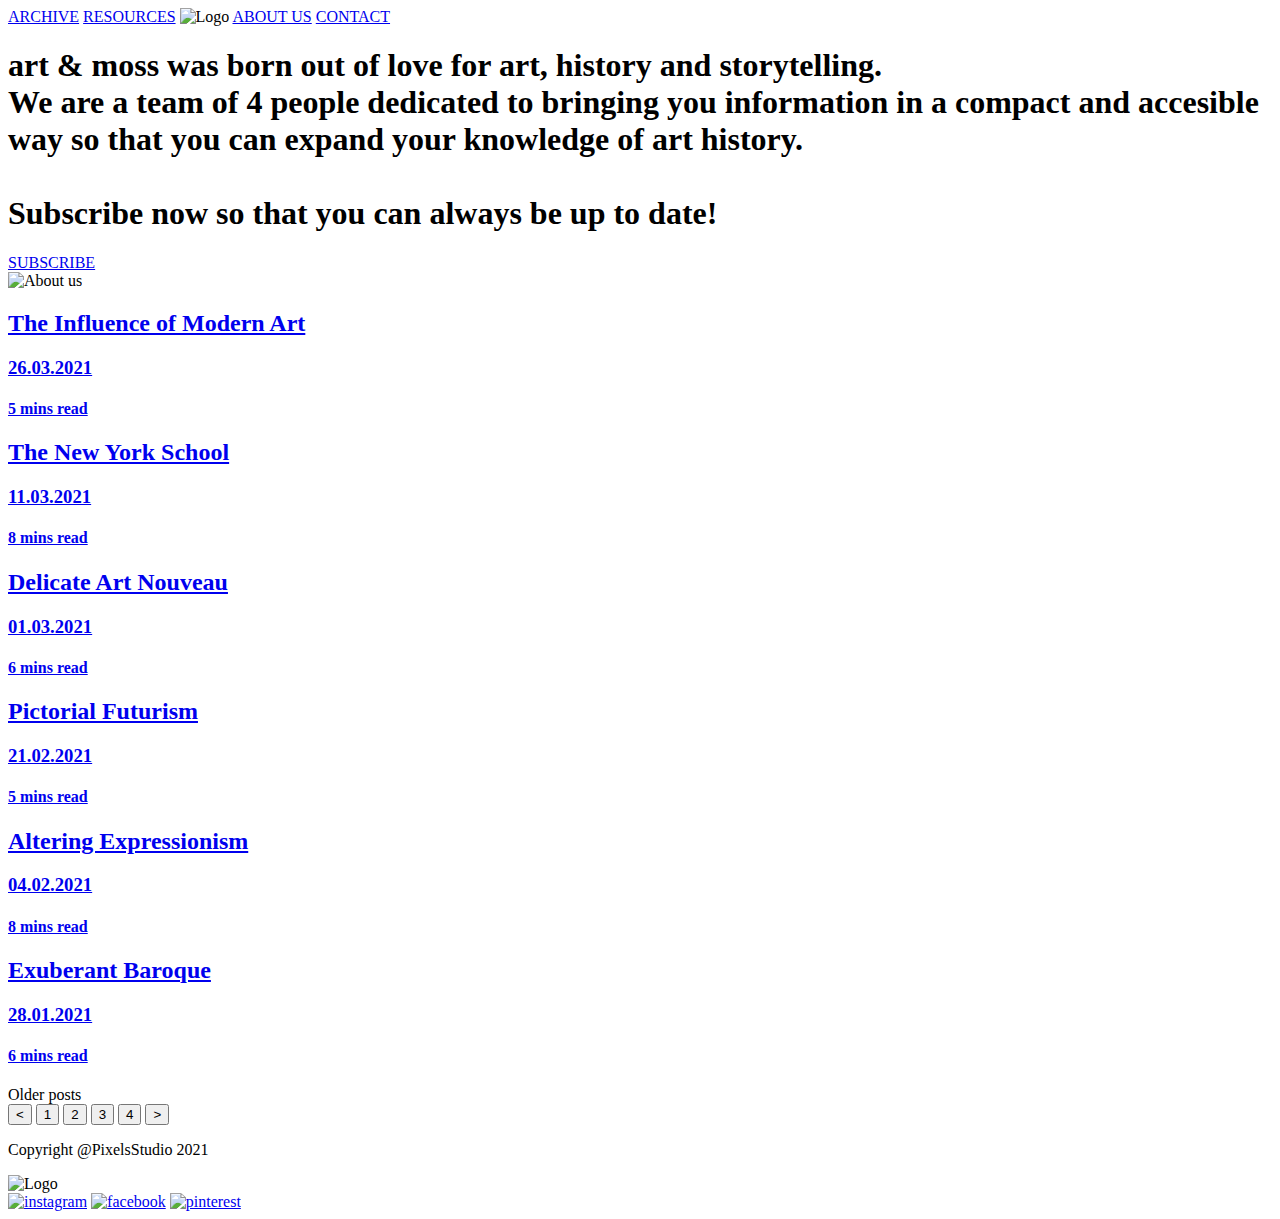
==== index.html @ 09f7e25d "Update index.html" ====
<!DOCTYPE html>
<html lang="en">
  <head>
    <meta charset="utf-8" />
    <title>art & moss</title>
    <meta name="description" content="Example" />
    <link rel="stylesheet" href="VanesaC.github.io/homepage-css/main.css">

  </head>

  <body>

    <div class="split-background"></div><!--Used to create a two color background-->

    <div class = "container">

      <nav class="header box">
        <a href="#" class="links-header">ARCHIVE</a>
        <a href="#"class="links-header">RESOURCES</a>
        <img src="resources/images/logo.png" alt="Logo"/>
        <a href="#"class="links-header">ABOUT US</a>
        <a href="#"class="links-header">CONTACT</a>
      </nav>

      <main class="content">

        <header class="intro">

          <div class="intro-text">
            <h1>art & moss was born out of love for art, history and storytelling.<br> We are a team of 4 people dedicated to bringing you information in a compact and accesible way
            so that you can expand your knowledge of art history. <br><br><span>Subscribe now so that you can always be up to date!</span> </h1>
            <a href="#" class="button">SUBSCRIBE</a>
          </div>

         <img src="resources/images/intro-pic.png" alt="About us"/>

       </header><!--closes intro-->

        <div class="blog-posts">

          <article class="post post-one"><!--      begin articles        -->
            <div class="left-line"></div>
            <a href="post-one.html" class="post-link">
              <div class="bg-title"><h2>The Influence of Modern Art</h2><h3>26.03.2021</h3><h4>5 mins read</h4></div>
            </a>
          </article>
          <article class="post post-two">
            <div class="left-line"></div>
            <a href="#" class="post-link">
            <div class="bg-title"><h2>The New York School</h2><h3>11.03.2021</h3><h4>8 mins read</h4></div>
            </a>
          </article>
          <article class="post post-three">
            <div class="left-line"></div>
            <a href="#" class="post-link">
            <div class="bg-title"><h2>Delicate Art Nouveau</h2><h3>01.03.2021</h3><h4>6 mins read</h4></div>
            </a>
          </article>
          <article class="post post-four">
            <div class="left-line"></div>
            <a href="#" class="post-link">
            <div class="bg-title"><h2>Pictorial Futurism</h2><h3>21.02.2021</h3><h4>5 mins read</h4></div>
            </a>
          </article>
          <article class="post post-five">
            <div class="left-line"></div>
            <a href="#" class="post-link">
            <div class="bg-title"><h2>Altering Expressionism</h2><h3>04.02.2021</h3><h4>8 mins read</h4></div>
            </a>
          </article>
          <article class="post post-six">
            <div class="left-line"></div>
            <a href="#" class="post-link">
            <div class="bg-title"><h2>Exuberant Baroque</h2><h3>28.01.2021</h3><h4>6 mins read</h4></div>
            </a>
          </article>

       </div><!-- closes blog posts-->

       <div class="old-posts">Older posts</div>

       <div class="previous">

         <button class="prev-posts"><</button>
         <button class="prev-posts">1</button>
         <button class="prev-posts">2</button>
         <button class="prev-posts">3</button>
         <button class="prev-posts">4</button>
         <button class="prev-posts">></button>

       </div><!-- closes previous-->

     </main><!-- closes content-->

     <footer class="footer">

       <nav class="footer-nav">
         <p>Copyright @PixelsStudio 2021</p>
         <img class="white-logo-footer" src="resources/images/logo_white.png" alt="Logo"/>
         <div class="social">
           <a href="#" class="social-link"><img class="social-footer" src="resources/images/instagram.png" alt="instagram"/></a>
           <a href="#" class="social-link"><img class="social-footer" src="resources/images/facebook.png" alt="facebook"/></a>
           <a href="#" class="social-link"><img class="social-footer" src="resources/images/pinterest.png" alt="pinterest"/></a>
         </div>
       </nav>

     </footer>

    </div><!--closes container-->





  </body>
</html>
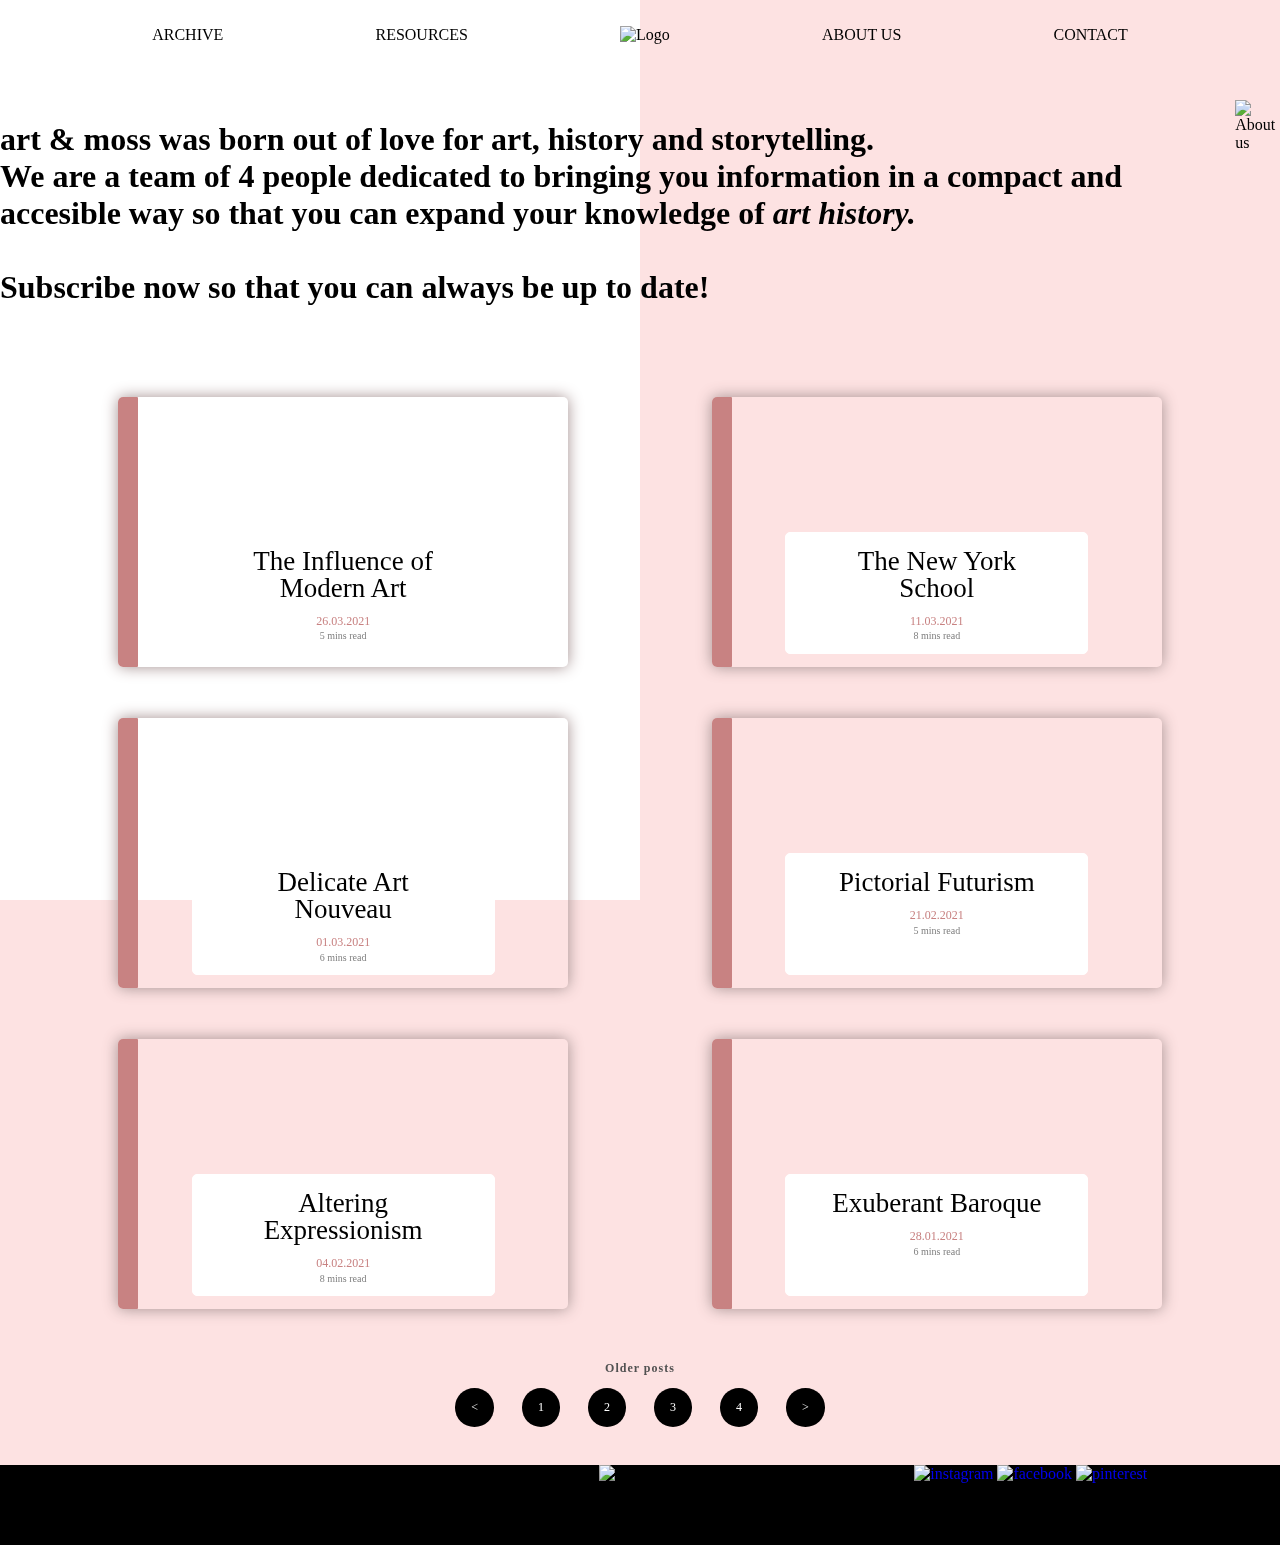
==== commit b92e44a4: "Updates after review" ====
--- a/index.html
+++ b/index.html
@@ -3,8 +3,8 @@
   <head>
     <meta charset="utf-8" />
     <title>art & moss</title>
-    <meta name="description" content="Example" />
-    <link rel="stylesheet" href="VanesaC.github.io/homepage-css/main.css">
+    <meta name="viewport" content="width=device-width, initial-scale=1.0">
+    <link rel="stylesheet" href="resources/homepage-css/main.css">
 
   </head>
 
@@ -27,8 +27,8 @@
         <header class="intro">
 
           <div class="intro-text">
-            <h1>art & moss was born out of love for art, history and storytelling.<br> We are a team of 4 people dedicated to bringing you information in a compact and accesible way
-            so that you can expand your knowledge of art history. <br><br><span>Subscribe now so that you can always be up to date!</span> </h1>
+            <h1>art & moss was born out of <b>love for art, history and storytelling.</b><br> We are a team of 4 people dedicated to bringing you information in a compact and accesible way
+            so that you can expand your knowledge of <em>art history.</em> <br><br><span>Subscribe now so that you can always be up to date!</span> </h1>
             <a href="#" class="button">SUBSCRIBE</a>
           </div>
 
@@ -36,46 +36,70 @@
 
        </header><!--closes intro-->
 
-        <div class="blog-posts">
-
-          <article class="post post-one"><!--      begin articles        -->
-            <div class="left-line"></div>
-            <a href="post-one.html" class="post-link">
-              <div class="bg-title"><h2>The Influence of Modern Art</h2><h3>26.03.2021</h3><h4>5 mins read</h4></div>
-            </a>
-          </article>
-          <article class="post post-two">
-            <div class="left-line"></div>
-            <a href="#" class="post-link">
-            <div class="bg-title"><h2>The New York School</h2><h3>11.03.2021</h3><h4>8 mins read</h4></div>
-            </a>
-          </article>
-          <article class="post post-three">
-            <div class="left-line"></div>
-            <a href="#" class="post-link">
-            <div class="bg-title"><h2>Delicate Art Nouveau</h2><h3>01.03.2021</h3><h4>6 mins read</h4></div>
-            </a>
-          </article>
-          <article class="post post-four">
-            <div class="left-line"></div>
-            <a href="#" class="post-link">
-            <div class="bg-title"><h2>Pictorial Futurism</h2><h3>21.02.2021</h3><h4>5 mins read</h4></div>
-            </a>
-          </article>
-          <article class="post post-five">
-            <div class="left-line"></div>
-            <a href="#" class="post-link">
-            <div class="bg-title"><h2>Altering Expressionism</h2><h3>04.02.2021</h3><h4>8 mins read</h4></div>
-            </a>
-          </article>
-          <article class="post post-six">
-            <div class="left-line"></div>
-            <a href="#" class="post-link">
-            <div class="bg-title"><h2>Exuberant Baroque</h2><h3>28.01.2021</h3><h4>6 mins read</h4></div>
-            </a>
-          </article>
-
-       </div><!-- closes blog posts-->
+       <div class="blog-posts">
+           <article class="post post-one">
+               <!--      begin articles        -->
+               <div class="left-line"></div>
+               <a href="post-one.html" class="post-link">
+                   <div class="bg-title">
+                       <h2>The Influence of Modern Art</h2>
+                       <h3>26.03.2021</h3>
+                       <h4>5 mins read</h4>
+                   </div>
+               </a>
+           </article>
+           <article class="post post-two">
+               <div class="left-line"></div>
+               <a href="#" class="post-link">
+                   <div class="bg-title">
+                       <h2>The New York School</h2>
+                       <h3>11.03.2021</h3>
+                       <h4>8 mins read</h4>
+                   </div>
+               </a>
+           </article>
+           <article class="post post-three">
+               <div class="left-line"></div>
+               <a href="#" class="post-link">
+                   <div class="bg-title">
+                       <h2>Delicate Art Nouveau</h2>
+                       <h3>01.03.2021</h3>
+                       <h4>6 mins read</h4>
+                   </div>
+               </a>
+           </article>
+           <article class="post post-four">
+               <div class="left-line"></div>
+               <a href="#" class="post-link">
+                   <div class="bg-title">
+                       <h2>Pictorial Futurism</h2>
+                       <h3>21.02.2021</h3>
+                       <h4>5 mins read</h4>
+                   </div>
+               </a>
+           </article>
+           <article class="post post-five">
+               <div class="left-line"></div>
+               <a href="#" class="post-link">
+                   <div class="bg-title">
+                       <h2>Altering Expressionism</h2>
+                       <h3>04.02.2021</h3>
+                       <h4>8 mins read</h4>
+                   </div>
+               </a>
+           </article>
+           <article class="post post-six">
+               <div class="left-line"></div>
+               <a href="#" class="post-link">
+                   <div class="bg-title">
+                       <h2>Exuberant Baroque</h2>
+                       <h3>28.01.2021</h3>
+                       <h4>6 mins read</h4>
+                   </div>
+               </a>
+           </article>
+       </div>
+       <!-- closes blog posts-->
 
        <div class="old-posts">Older posts</div>
 
--- a/resources/homepage-css/main.css
+++ b/resources/homepage-css/main.css
@@ -0,0 +1,91 @@
+
+@import 'media-query.css';
+@import 'blog-posts.css';
+
+@font-face {
+    font-family: 'MontserratItalic';
+    src: url('../fonts/Montserrat-MediumItalic.ttf') format('truetype');
+}
+
+body {
+    background-color: #fde2e2;
+    margin: 0;
+}
+
+.links-header {
+    color: #000;
+    text-decoration: none;
+    font-family: "Montserrat";
+}
+
+.button {
+    border-radius: 5px;
+    color: white;
+    text-decoration: none;
+    font-family: "Montserrat";
+    letter-spacing: 3px;
+}
+
+a {
+    text-decoration: none;
+}
+
+.post-link:visited {
+    text-decoration: none;
+    color: #000;
+}
+
+.split-background {
+    position: fixed;
+    top: 0px;
+    left: 0px;
+    width: 50%;
+    height: 100%;  
+    background-color: #ffffff;
+    z-index: -100;
+}
+
+.container {
+    /* Step 1: Set display to grid */
+    display: grid;
+    /* Step 2: setup rows amd columns */
+    grid-template-columns: 1fr;
+    grid-template-areas: "hd" "sd" "ft";
+    z-index: 2;
+}
+
+.box {
+    display: flex;
+    flex-direction: row;
+    justify-content: space-evenly;
+    margin-top: 2%;
+}
+
+.header {
+    grid-area: hd;
+}
+
+.footer {
+    grid-area: ft;
+    background-color: #000;
+}
+
+.content {
+    grid-area: sd;
+}
+
+span {
+    font-weight: 650;
+}
+
+.intro {
+    display: flex;
+    flex-direction: row;
+}
+
+.footer-nav {
+    display: flex;
+    flex-direction: row;
+    justify-content: space-around;
+    text-align: center;
+}
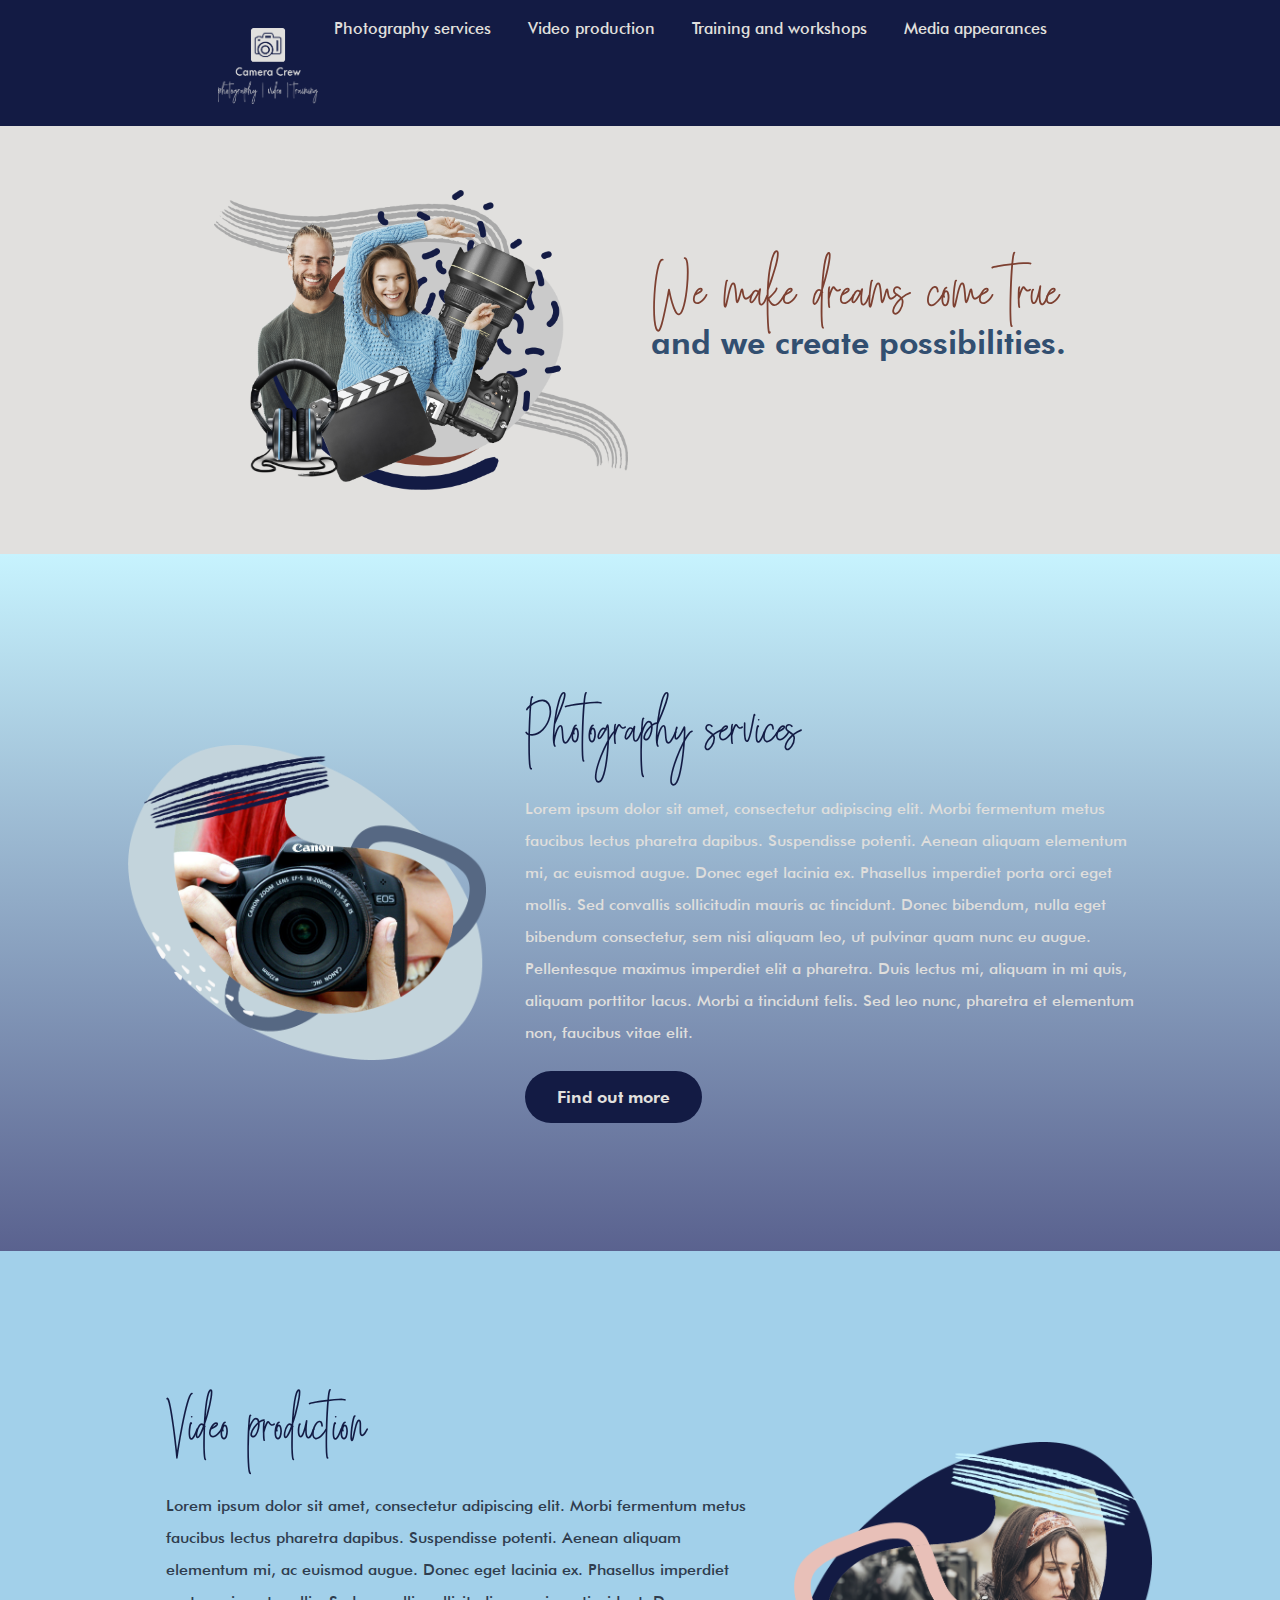
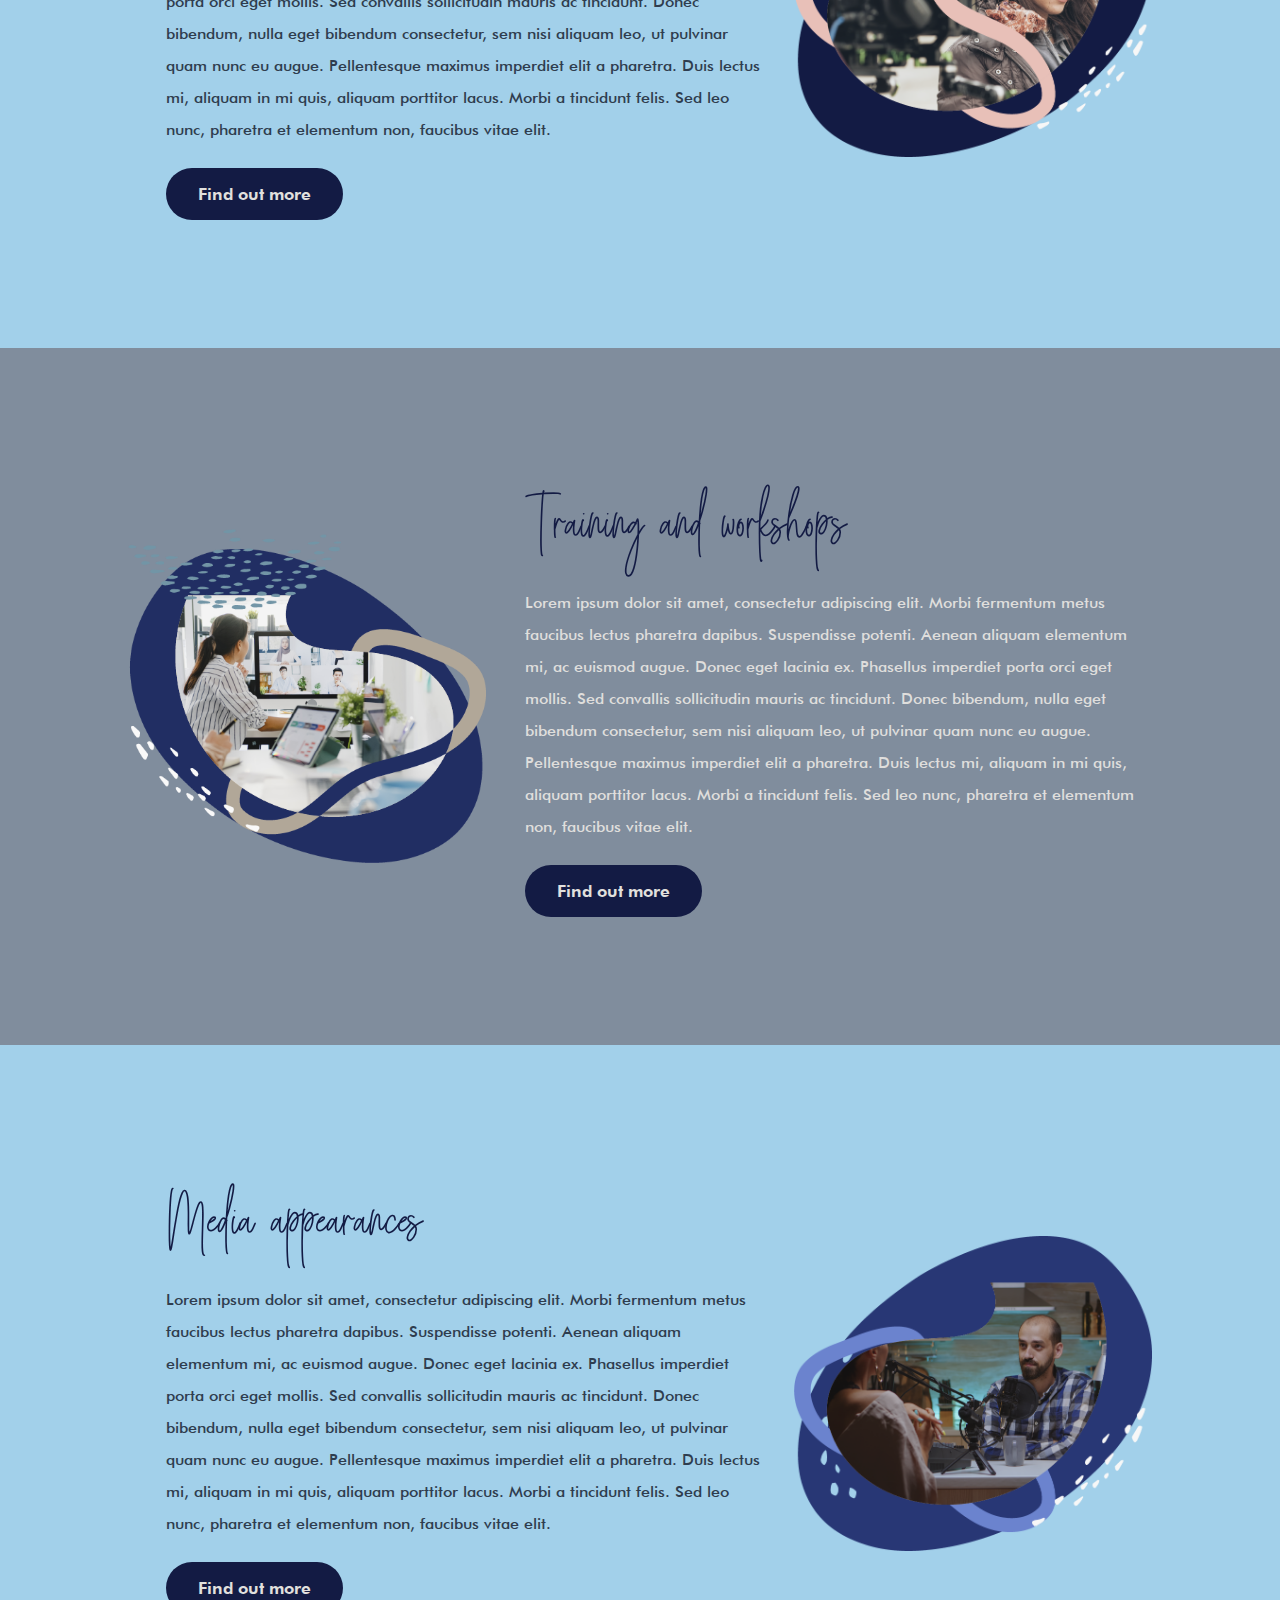
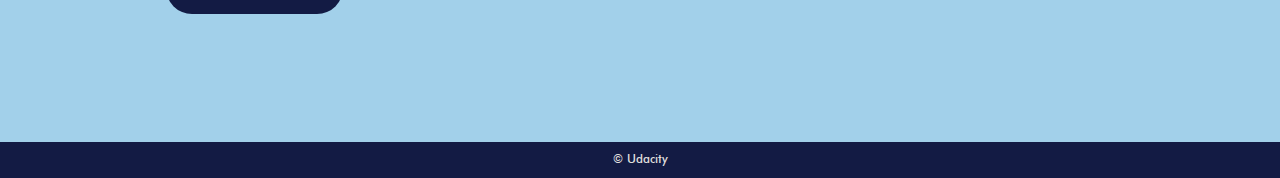
==== commit b1a80c01: "First landing page commit" ====
--- a/index.html
+++ b/index.html
@@ -1,140 +1,169 @@
 <!DOCTYPE html>
 <html lang="en">
   <head>
-    <meta charset="utf-8" />
-    <title>art & moss</title>
-    <meta name="viewport" content="width=device-width, initial-scale=1.0">
-    <link rel="stylesheet" href="resources/homepage-css/main.css">
-
+    <meta charset="UTF-8" />
+    <meta name="viewport" content="width=device-width, initial-scale=1.0" />
+    <meta http-equiv="X-UA-Compatible" content="ie=edge" />
+    <title>Manipulating the DOM</title>
+    <!-- Load Google Fonts -->
+    <link
+      href="https://fonts.googleapis.com/css?family=Fira+Sans:900|Merriweather&display=swap"
+      rel="stylesheet"
+    />
+    <!-- Load Styles -->
+    <link href="css/styles.css" rel="stylesheet" />
+    <!-- <script language="JavaScript" type="text/javascript" src="/js/jquery-1.2.6.min.js"></script>
+  <script language="JavaScript" type="text/javascript" src="/js/jquery-ui-personalized-1.5.2.packed.js"></script>
+  <script language="JavaScript" type="text/javascript" src="/js/sprinkle.js"></script> -->
+    <script src="http://ajax.googleapis.com/ajax/libs/jquery/1.9.1/jquery.min.js"></script>
   </head>
-
   <body>
-
-    <div class="split-background"></div><!--Used to create a two color background-->
-
-    <div class = "container">
-
-      <nav class="header box">
-        <a href="#" class="links-header">ARCHIVE</a>
-        <a href="#"class="links-header">RESOURCES</a>
-        <img src="resources/images/logo.png" alt="Logo"/>
-        <a href="#"class="links-header">ABOUT US</a>
-        <a href="#"class="links-header">CONTACT</a>
+    <!-- HTML Follows BEM naming conventions
+  IDs are only used for sections to connect menu achors to sections -->
+    <header class="page__header sticky">
+      <nav class="navar__logo">
+        <img src="css/images/LOGO.png" alt="logo" id="logo" width="160px" />
       </nav>
 
-      <main class="content">
+      <nav class="navbar__menu">
+        <!-- Navigation starts as empty UL that will be populated with JS -->
+        <ul id="navbar__list"></ul>
+      </nav>
+    </header>
 
-        <header class="intro">
+    <main>
+      <header class="main__hero">
+        <div class="hero_container">
+          <img src="css/images/heroImage.png" alt="hero image" id="heroImage" />
+          <div class="hero_text">
+            <!-- <h1>WITH OVER A DECADE IN THE MEDIA INDUSTRY,<br /></h1> -->
+            <h2>We make dreams come true<br /></h2>
+            <h3>and we create possibilities.</h3>
+          </div>
+        </div>
+      </header>
+      <!-- Each Section has an ID (used for the anchor) and
+    a data attribute that will populate the li node.
+    Adding more sections will automatically populate nav.
+    The first section is set to active class by default -->
+      <section
+        id="section1"
+        data-nav="Section 1"
+        class="your-active-class leftImage"
+      >
+        <div class="landing__container">
+          <img
+            class="paraImagesOdd"
+            src="css/images/photo1.png"
+            alt="image of services"
+          />
+          <div class="landing__container_text">
+            <h1>Photography services</h1>
+            <p>
+              Lorem ipsum dolor sit amet, consectetur adipiscing elit. Morbi
+              fermentum metus faucibus lectus pharetra dapibus. Suspendisse
+              potenti. Aenean aliquam elementum mi, ac euismod augue. Donec eget
+              lacinia ex. Phasellus imperdiet porta orci eget mollis. Sed
+              convallis sollicitudin mauris ac tincidunt. Donec bibendum, nulla
+              eget bibendum consectetur, sem nisi aliquam leo, ut pulvinar quam
+              nunc eu augue. Pellentesque maximus imperdiet elit a pharetra.
+              Duis lectus mi, aliquam in mi quis, aliquam porttitor lacus. Morbi
+              a tincidunt felis. Sed leo nunc, pharetra et elementum non,
+              faucibus vitae elit.
+            </p>
+            <a href="#" class="myButton">Find out more</a>
+          </div>
+          <!-- closes landing__container_text-->
+        </div>
+      </section>
 
-          <div class="intro-text">
-            <h1>art & moss was born out of <b>love for art, history and storytelling.</b><br> We are a team of 4 people dedicated to bringing you information in a compact and accesible way
-            so that you can expand your knowledge of <em>art history.</em> <br><br><span>Subscribe now so that you can always be up to date!</span> </h1>
-            <a href="#" class="button">SUBSCRIBE</a>
+      <section id="section2" data-nav="Section 2" class="rightImage">
+        <div class="landing__container">
+          <div class="landing__container_text">
+            <h1>Video production</h1>
+            <p>
+              Lorem ipsum dolor sit amet, consectetur adipiscing elit. Morbi
+              fermentum metus faucibus lectus pharetra dapibus. Suspendisse
+              potenti. Aenean aliquam elementum mi, ac euismod augue. Donec eget
+              lacinia ex. Phasellus imperdiet porta orci eget mollis. Sed
+              convallis sollicitudin mauris ac tincidunt. Donec bibendum, nulla
+              eget bibendum consectetur, sem nisi aliquam leo, ut pulvinar quam
+              nunc eu augue. Pellentesque maximus imperdiet elit a pharetra.
+              Duis lectus mi, aliquam in mi quis, aliquam porttitor lacus. Morbi
+              a tincidunt felis. Sed leo nunc, pharetra et elementum non,
+              faucibus vitae elit.
+            </p>
+            <a href="#" class="myButton">Find out more</a>
           </div>
+          <!-- closes landing__container_text-->
+          <img
+            class="paraImagesOdd"
+            src="css/images/photo2.png"
+            alt="image of services"
+          />
+        </div>
+      </section>
 
-         <img src="resources/images/intro-pic.png" alt="About us"/>
+      <section id="section3" data-nav="Section 3" class="leftImage">
+        <div class="landing__container">
+          <img
+            class="paraImagesOdd"
+            src="css/images/photo3.png"
+            alt="image of services"
+            width="440px"
+          />
+          <div class="landing__container_text">
+            <h1>Training and workshops</h1>
+            <p>
+              Lorem ipsum dolor sit amet, consectetur adipiscing elit. Morbi
+              fermentum metus faucibus lectus pharetra dapibus. Suspendisse
+              potenti. Aenean aliquam elementum mi, ac euismod augue. Donec eget
+              lacinia ex. Phasellus imperdiet porta orci eget mollis. Sed
+              convallis sollicitudin mauris ac tincidunt. Donec bibendum, nulla
+              eget bibendum consectetur, sem nisi aliquam leo, ut pulvinar quam
+              nunc eu augue. Pellentesque maximus imperdiet elit a pharetra.
+              Duis lectus mi, aliquam in mi quis, aliquam porttitor lacus. Morbi
+              a tincidunt felis. Sed leo nunc, pharetra et elementum non,
+              faucibus vitae elit.
+            </p>
+            <a href="#" class="myButton">Find out more</a>
+          </div>
+          <!-- closes landing__container_text-->
+        </div>
+      </section>
 
-       </header><!--closes intro-->
+      <section id="section4" data-nav="Section 2" class="rightImage">
+        <div class="landing__container">
+          <div class="landing__container_text">
+            <h1>Media appearances</h1>
+            <p>
+              Lorem ipsum dolor sit amet, consectetur adipiscing elit. Morbi
+              fermentum metus faucibus lectus pharetra dapibus. Suspendisse
+              potenti. Aenean aliquam elementum mi, ac euismod augue. Donec eget
+              lacinia ex. Phasellus imperdiet porta orci eget mollis. Sed
+              convallis sollicitudin mauris ac tincidunt. Donec bibendum, nulla
+              eget bibendum consectetur, sem nisi aliquam leo, ut pulvinar quam
+              nunc eu augue. Pellentesque maximus imperdiet elit a pharetra.
+              Duis lectus mi, aliquam in mi quis, aliquam porttitor lacus. Morbi
+              a tincidunt felis. Sed leo nunc, pharetra et elementum non,
+              faucibus vitae elit.
+            </p>
+            <a href="#" class="myButton">Find out more</a>
+          </div>
+          <!-- closes landing__container_text-->
+          <img
+            class="paraImagesOdd"
+            src="css/images/photo4.png"
+            alt="image of services"
+          />
+        </div>
+      </section>
+    </main>
 
-       <div class="blog-posts">
-           <article class="post post-one">
-               <!--      begin articles        -->
-               <div class="left-line"></div>
-               <a href="post-one.html" class="post-link">
-                   <div class="bg-title">
-                       <h2>The Influence of Modern Art</h2>
-                       <h3>26.03.2021</h3>
-                       <h4>5 mins read</h4>
-                   </div>
-               </a>
-           </article>
-           <article class="post post-two">
-               <div class="left-line"></div>
-               <a href="#" class="post-link">
-                   <div class="bg-title">
-                       <h2>The New York School</h2>
-                       <h3>11.03.2021</h3>
-                       <h4>8 mins read</h4>
-                   </div>
-               </a>
-           </article>
-           <article class="post post-three">
-               <div class="left-line"></div>
-               <a href="#" class="post-link">
-                   <div class="bg-title">
-                       <h2>Delicate Art Nouveau</h2>
-                       <h3>01.03.2021</h3>
-                       <h4>6 mins read</h4>
-                   </div>
-               </a>
-           </article>
-           <article class="post post-four">
-               <div class="left-line"></div>
-               <a href="#" class="post-link">
-                   <div class="bg-title">
-                       <h2>Pictorial Futurism</h2>
-                       <h3>21.02.2021</h3>
-                       <h4>5 mins read</h4>
-                   </div>
-               </a>
-           </article>
-           <article class="post post-five">
-               <div class="left-line"></div>
-               <a href="#" class="post-link">
-                   <div class="bg-title">
-                       <h2>Altering Expressionism</h2>
-                       <h3>04.02.2021</h3>
-                       <h4>8 mins read</h4>
-                   </div>
-               </a>
-           </article>
-           <article class="post post-six">
-               <div class="left-line"></div>
-               <a href="#" class="post-link">
-                   <div class="bg-title">
-                       <h2>Exuberant Baroque</h2>
-                       <h3>28.01.2021</h3>
-                       <h4>6 mins read</h4>
-                   </div>
-               </a>
-           </article>
-       </div>
-       <!-- closes blog posts-->
+    <footer class="page__footer">
+      <p>&copy Udacity</p>
+    </footer>
 
-       <div class="old-posts">Older posts</div>
-
-       <div class="previous">
-
-         <button class="prev-posts"><</button>
-         <button class="prev-posts">1</button>
-         <button class="prev-posts">2</button>
-         <button class="prev-posts">3</button>
-         <button class="prev-posts">4</button>
-         <button class="prev-posts">></button>
-
-       </div><!-- closes previous-->
-
-     </main><!-- closes content-->
-
-     <footer class="footer">
-
-       <nav class="footer-nav">
-         <p>Copyright @PixelsStudio 2021</p>
-         <img class="white-logo-footer" src="resources/images/logo_white.png" alt="Logo"/>
-         <div class="social">
-           <a href="#" class="social-link"><img class="social-footer" src="resources/images/instagram.png" alt="instagram"/></a>
-           <a href="#" class="social-link"><img class="social-footer" src="resources/images/facebook.png" alt="facebook"/></a>
-           <a href="#" class="social-link"><img class="social-footer" src="resources/images/pinterest.png" alt="pinterest"/></a>
-         </div>
-       </nav>
-
-     </footer>
-
-    </div><!--closes container-->
-
-
-
-
-
+    <script src="js/app.js"></script>
   </body>
 </html>
--- a/css/styles.css
+++ b/css/styles.css
@@ -0,0 +1,415 @@
+@font-face {
+  font-family: "veneer";
+  src: url("../fonts/Veneer.ttf") format("truetype");
+}
+@font-face {
+  font-family: "histo";
+  src: url("../fonts/Historia Sky.ttf") format("truetype");
+}
+@font-face {
+  font-family: "roboto";
+  src: url("../fonts/Roboto-Regular.ttf") format("truetype");
+}
+@font-face {
+  font-family: "robotob";
+  src: url("../fonts/Roboto-Bold.ttf") format("truetype");
+}
+@font-face {
+  font-family: "angi";
+  src: url("../fonts/AngelicaJealous.ttf") format("truetype");
+}
+@font-face {
+  font-family: "gilroy";
+  src: url("../fonts/Gilroy-Black.ttf") format("truetype");
+}
+@font-face {
+  font-family: "futura";
+  src: url("../fonts/Futura Heavy font.ttf") format("truetype");
+}
+@font-face {
+  font-family: "futuraThin";
+  src: url("../fonts/futura medium bt.ttf") format("truetype");
+}
+* {
+  margin: 0;
+  padding: 0;
+}
+body,
+h1,
+h2,
+h3 {
+  margin-block-start: 0;
+  margin-block-end: 0;
+  margin-inline-start: 0px;
+  margin-inline-end: 0px;
+  font-weight: normal;
+}
+body {
+  background-color: #e1e0de;
+}
+.page__header {
+  background-color: #131b44;
+  padding: 2vh;
+  display: flex;
+  justify-content: center;
+}
+
+#logo {
+  margin-top: 10px;
+}
+.navbar__menu {
+  display: flex;
+  justify-content: space-around;
+}
+
+.main__hero {
+  padding: 5%;
+}
+.hero_container {
+  display: flex;
+  justify-content: center;
+}
+
+ul {
+  /* margin-top: 20px; */
+  text-decoration: none;
+}
+
+li {
+  color: #e1e0de;
+  list-style-type: none;
+  display: inline;
+  font-family: "futuraThin";
+  text-decoration: none;
+}
+*|*:any-link:not(svg|a) {
+  text-decoration: none;
+}
+a:-webkit-any-link {
+  color: inherit;
+  text-decoration: none;
+}
+.list-active-class {
+  background-color: #212e63;
+  border-radius: 26px;
+  display: inline-block;
+  font-family: "roboto";
+  font-size: 15px;
+
+  text-decoration: none;
+}
+.leftImage p {
+  color: #dfdedc;
+}
+.rightImage p {
+  color: #2f3d4f;
+}
+/* -------------------------------------------------------Button styling start */
+.myButton {
+  background-color: #131b44;
+  border-radius: 28px;
+  display: inline-block;
+  cursor: pointer;
+  color: #c7f3fe;
+  font-family: "futura";
+
+  text-decoration: none;
+  margin-top: 2vh;
+}
+
+.myButton:hover {
+  background-color: #c7f3fe;
+  color: #131b44;
+}
+
+.myButton:active {
+  position: relative;
+  top: 1px;
+}
+/* -------------------------------------------------------Button styling end */
+
+/*------------------------------------------------Media query 1 > 901px */
+@media (min-width: 901px) {
+  #logo {
+    width: 100px;
+  }
+  .hero_text {
+    margin-left: 2%;
+    margin-top: 4vw;
+  }
+  #heroImage {
+    width: 36%;
+  }
+  li {
+    margin: 8px;
+    font-size: 1.8vh;
+  }
+
+  h2 {
+    font-family: "angi";
+    font-size: 6.5vw;
+    color: #7d4031;
+  }
+
+  h3 {
+    font-size: 2.5vw;
+    margin-top: -9%;
+    color: #324f70;
+    font-family: "futura";
+  }
+  .leftImage h1,
+  .rightImage h1 {
+    font-family: "angi";
+    font-size: 6vw;
+    color: #131b44;
+  }
+
+  .leftImage {
+    background-color: #808d9d;
+    padding: 10% 10% 10% 10%;
+    color: #e1e0de;
+    font-size: 60px;
+  }
+
+  .rightImage {
+    background-color: #a2d0ea;
+    padding: 10%;
+    color: #e1e0de;
+    font-size: 60px;
+  }
+  .rightImage .paraImagesOdd {
+    margin-left: 2vw;
+  }
+  .landing__container {
+    display: flex;
+  }
+
+  .landing__container_text {
+    margin-left: 3vw;
+  }
+  .paraImagesOdd {
+    object-fit: contain;
+    width: 35%;
+  }
+
+  p {
+    font-family: "futuraThin";
+    line-height: 2em;
+    font-size: 16px;
+  }
+
+  .rightImage.landing__container_text {
+    margin-right: 3%;
+  }
+  .list-active-class {
+    padding: 12px 28px;
+  }
+  .myButton {
+    font-size: 17px;
+    padding: 16px 32px;
+  }
+}
+/*------------------------------------------------Media query 2 600px-900px*/
+@media (min-width: 600px) and (max-width: 900px) {
+  #logo {
+    width: 50px;
+  }
+
+  .hero_text {
+    margin-left: 2%;
+    margin-top: 4vw;
+  }
+  #heroImage {
+    width: 50%;
+  }
+
+  li {
+    margin: 12px;
+    font-size: 1.5vh;
+  }
+  .myButton {
+    border-radius: 14px;
+  }
+  h2 {
+    font-family: "angi";
+    font-size: 6.5vw;
+    color: #7d4031;
+  }
+
+  h3 {
+    font-size: 2.5vw;
+    margin-top: -9%;
+    color: #324f70;
+    font-family: "futura";
+  }
+  .leftImage h1,
+  .rightImage h1 {
+    font-family: "angi";
+    font-size: 10vw;
+    color: #131b44;
+  }
+  .leftImage {
+    background-color: #808d9d;
+    padding: 10%;
+    color: #e1e0de;
+    font-size: 18px;
+  }
+  .rightImage {
+    background-color: #a2d0ea;
+    padding: 10%;
+    color: #e1e0de;
+    font-size: 18px;
+  }
+  .paraImagesOdd {
+    object-fit: contain;
+    width: 45%;
+  }
+
+  p {
+    font-family: "futuraThin";
+    line-height: 2em;
+    font-size: 16px;
+  }
+  .list-active-class {
+    padding: 6px 14px;
+  }
+  .myButton {
+    font-size: 12px;
+    padding: 12px 24px;
+  }
+}
+
+/*------------------------------------------------Media query 3 <599px*/
+@media (max-width: 599px) {
+  #logo {
+    width: 50px;
+  }
+
+  .hero_text {
+    margin-left: 2%;
+    margin-top: 12vw;
+  }
+  #heroImage {
+    width: 60%;
+  }
+  li {
+    margin: 12px;
+    font-size: 1.2vh;
+  }
+  .myButton {
+    border-radius: 14px;
+  }
+  h2 {
+    font-family: "angi";
+    font-size: 6.5vw;
+    color: #7d4031;
+  }
+
+  h3 {
+    font-size: 2.5vw;
+    margin-top: -9%;
+    color: #324f70;
+    font-family: "futura";
+  }
+  .leftImage h1,
+  .rightImage h1 {
+    font-family: "angi";
+    font-size: 10vw;
+    color: #131b44;
+  }
+  .leftImage {
+    background-color: #808d9d;
+    padding: 10%;
+    color: #e1e0de;
+    font-size: 18px;
+  }
+  .rightImage {
+    background-color: #a2d0ea;
+    padding: 10%;
+    color: #e1e0de;
+    font-size: 18px;
+  }
+  .paraImagesOdd {
+    object-fit: contain;
+    width: 65%;
+  }
+
+  p {
+    font-family: "futuraThin";
+    line-height: 2em;
+    font-size: 10px;
+  }
+  .list-active-class {
+    padding: 6px 14px;
+  }
+  .myButton {
+    font-size: 9px;
+    padding: 12px 24px;
+  }
+  /* .landing__container {
+    padding: 30%;
+  } */
+}
+
+.rightImage img {
+  display: inline-block;
+}
+.page__footer {
+  background-color: #131b44;
+  height: 4vh;
+  display: flex;
+  justify-content: center;
+}
+.page__footer p {
+  padding: 5px;
+  font-family: "futuraThin";
+  color: #dfdedc;
+  font-size: 12px;
+}
+
+a:active {
+  color: black;
+  text-decoration: none;
+}
+:visited {
+  color: inherit;
+  text-decoration: none;
+}
+a,
+u {
+  text-decoration: none !important;
+}
+
+/* ---- Theme State Rules ---- */
+/* -----------------------------------------------------Section Active Styles */
+/* Note: your-active-class class is applied through javascript. You should update the class here and in the index.html to what you set in your javascript file.  */
+section.your-active-class {
+  background: linear-gradient(#c7f3fe 0%, #5a628f 100%);
+}
+
+section.your-active-class .landing__container::before {
+  opacity: 1;
+  animation: rotate 4s linear 0s infinite forwards;
+}
+
+section.your-active-class .landing__container::after {
+  opacity: 1;
+  animation: rotate 5s linear 0s infinite forwards reverse;
+}
+
+/* Section Active Styles Keyframe Animations */
+@keyframes rotate {
+  from {
+    transform: rotate(0deg) translate(-1em) rotate(0deg);
+  }
+  to {
+    transform: rotate(360deg) translate(-1em) rotate(-360deg);
+  }
+}
+
+.fixed {
+  position: fixed;
+  top: 0;
+  left: 0;
+  width: 100%;
+}
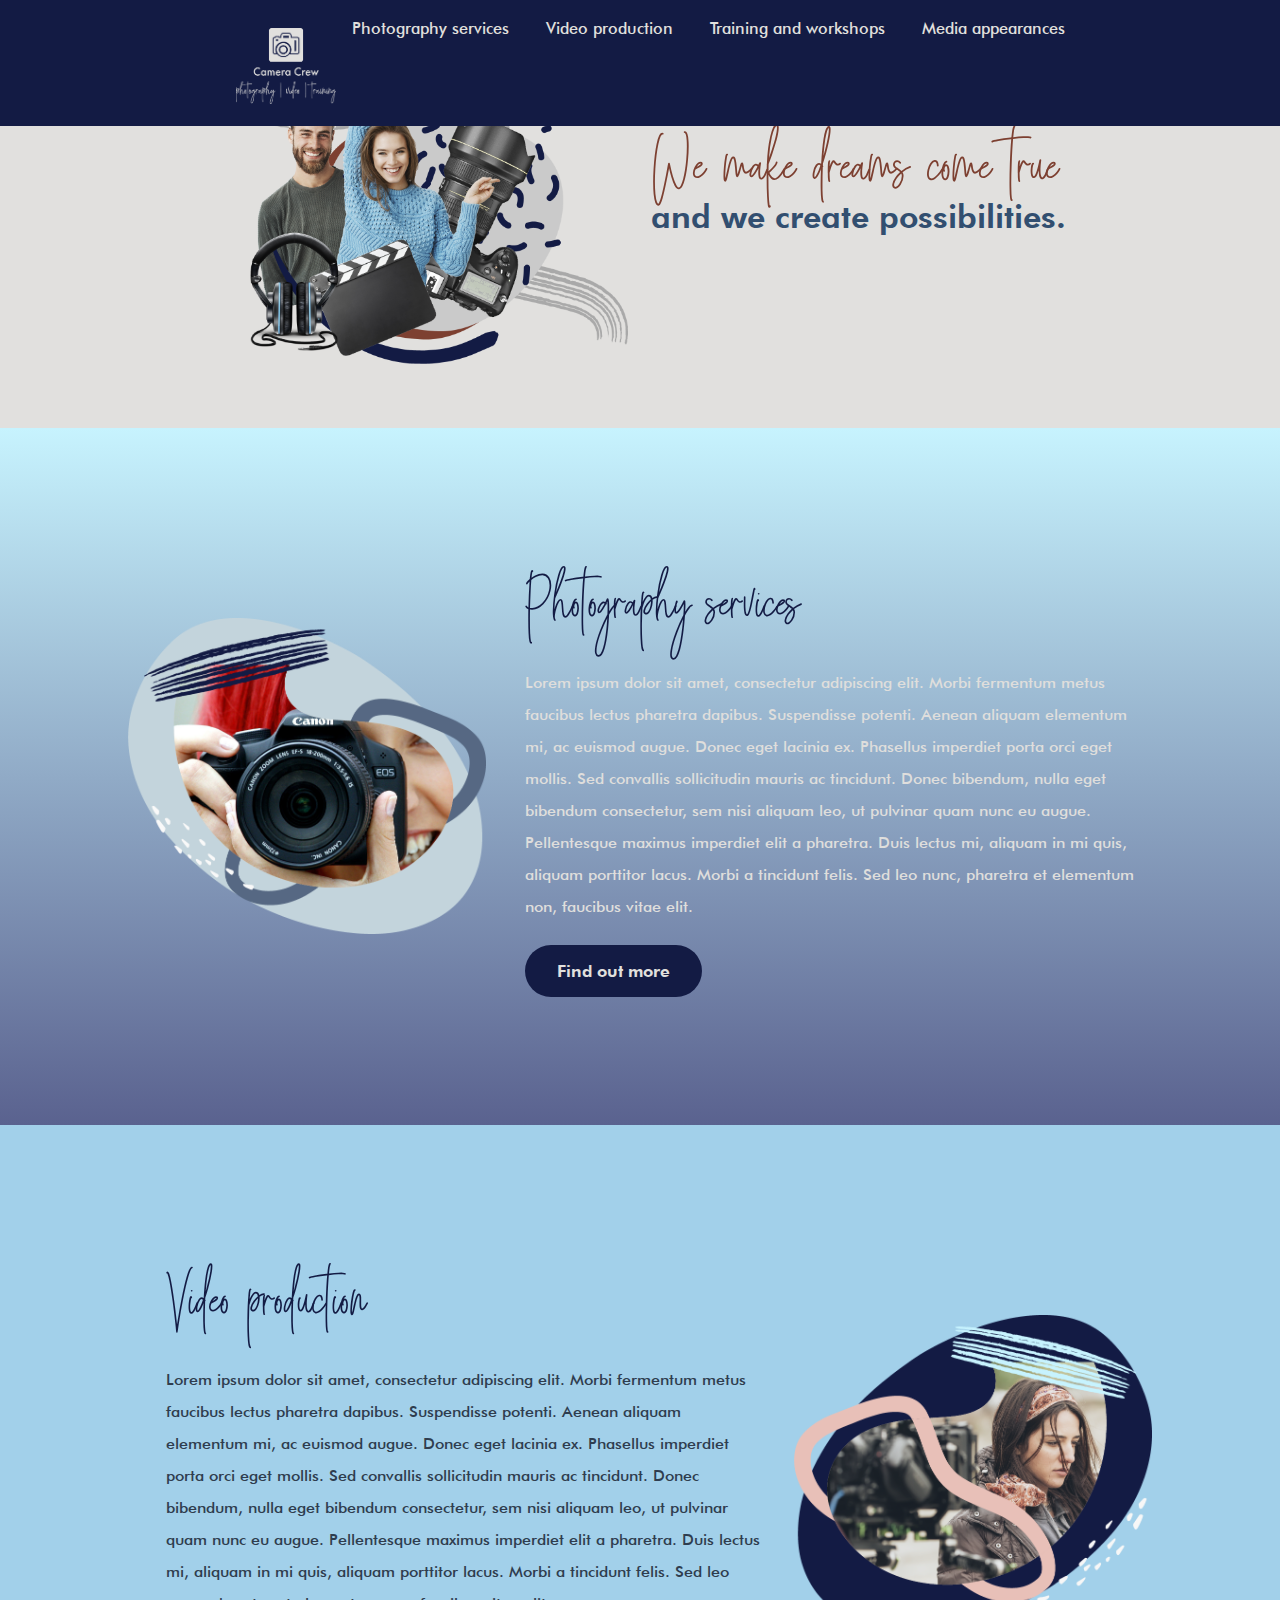
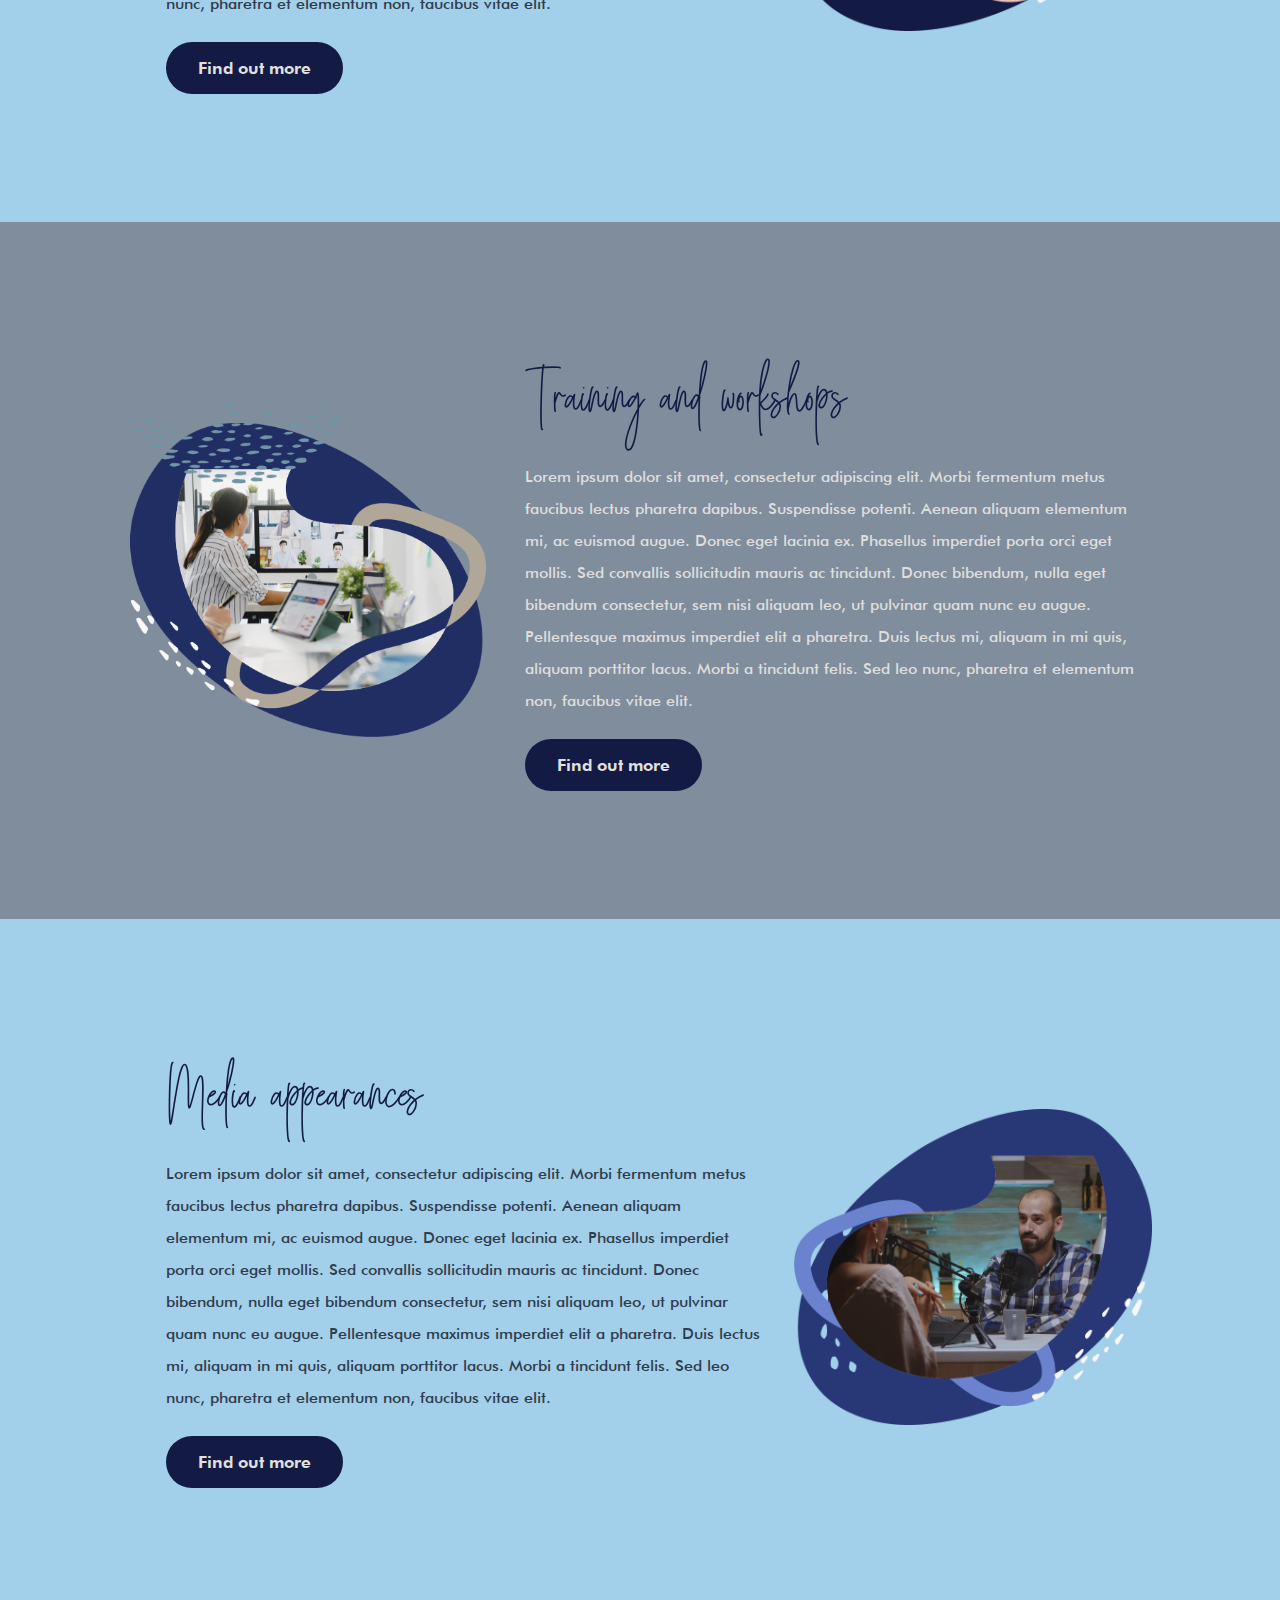
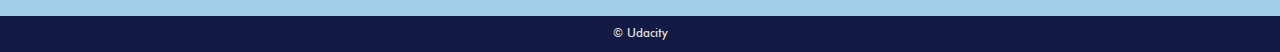
==== commit b8ed6775: "-removed JQuery" ====
--- a/index.html
+++ b/index.html
@@ -1,169 +1,165 @@
-<!DOCTYPE html>
-<html lang="en">
-  <head>
-    <meta charset="UTF-8" />
-    <meta name="viewport" content="width=device-width, initial-scale=1.0" />
-    <meta http-equiv="X-UA-Compatible" content="ie=edge" />
-    <title>Manipulating the DOM</title>
-    <!-- Load Google Fonts -->
-    <link
-      href="https://fonts.googleapis.com/css?family=Fira+Sans:900|Merriweather&display=swap"
-      rel="stylesheet"
-    />
-    <!-- Load Styles -->
-    <link href="css/styles.css" rel="stylesheet" />
-    <!-- <script language="JavaScript" type="text/javascript" src="/js/jquery-1.2.6.min.js"></script>
-  <script language="JavaScript" type="text/javascript" src="/js/jquery-ui-personalized-1.5.2.packed.js"></script>
-  <script language="JavaScript" type="text/javascript" src="/js/sprinkle.js"></script> -->
-    <script src="http://ajax.googleapis.com/ajax/libs/jquery/1.9.1/jquery.min.js"></script>
-  </head>
-  <body>
-    <!-- HTML Follows BEM naming conventions
-  IDs are only used for sections to connect menu achors to sections -->
-    <header class="page__header sticky">
-      <nav class="navar__logo">
-        <img src="css/images/LOGO.png" alt="logo" id="logo" width="160px" />
-      </nav>
-
-      <nav class="navbar__menu">
-        <!-- Navigation starts as empty UL that will be populated with JS -->
-        <ul id="navbar__list"></ul>
-      </nav>
-    </header>
-
-    <main>
-      <header class="main__hero">
-        <div class="hero_container">
-          <img src="css/images/heroImage.png" alt="hero image" id="heroImage" />
-          <div class="hero_text">
-            <!-- <h1>WITH OVER A DECADE IN THE MEDIA INDUSTRY,<br /></h1> -->
-            <h2>We make dreams come true<br /></h2>
-            <h3>and we create possibilities.</h3>
-          </div>
-        </div>
-      </header>
-      <!-- Each Section has an ID (used for the anchor) and
-    a data attribute that will populate the li node.
-    Adding more sections will automatically populate nav.
-    The first section is set to active class by default -->
-      <section
-        id="section1"
-        data-nav="Section 1"
-        class="your-active-class leftImage"
-      >
-        <div class="landing__container">
-          <img
-            class="paraImagesOdd"
-            src="css/images/photo1.png"
-            alt="image of services"
-          />
-          <div class="landing__container_text">
-            <h1>Photography services</h1>
-            <p>
-              Lorem ipsum dolor sit amet, consectetur adipiscing elit. Morbi
-              fermentum metus faucibus lectus pharetra dapibus. Suspendisse
-              potenti. Aenean aliquam elementum mi, ac euismod augue. Donec eget
-              lacinia ex. Phasellus imperdiet porta orci eget mollis. Sed
-              convallis sollicitudin mauris ac tincidunt. Donec bibendum, nulla
-              eget bibendum consectetur, sem nisi aliquam leo, ut pulvinar quam
-              nunc eu augue. Pellentesque maximus imperdiet elit a pharetra.
-              Duis lectus mi, aliquam in mi quis, aliquam porttitor lacus. Morbi
-              a tincidunt felis. Sed leo nunc, pharetra et elementum non,
-              faucibus vitae elit.
-            </p>
-            <a href="#" class="myButton">Find out more</a>
-          </div>
-          <!-- closes landing__container_text-->
-        </div>
-      </section>
-
-      <section id="section2" data-nav="Section 2" class="rightImage">
-        <div class="landing__container">
-          <div class="landing__container_text">
-            <h1>Video production</h1>
-            <p>
-              Lorem ipsum dolor sit amet, consectetur adipiscing elit. Morbi
-              fermentum metus faucibus lectus pharetra dapibus. Suspendisse
-              potenti. Aenean aliquam elementum mi, ac euismod augue. Donec eget
-              lacinia ex. Phasellus imperdiet porta orci eget mollis. Sed
-              convallis sollicitudin mauris ac tincidunt. Donec bibendum, nulla
-              eget bibendum consectetur, sem nisi aliquam leo, ut pulvinar quam
-              nunc eu augue. Pellentesque maximus imperdiet elit a pharetra.
-              Duis lectus mi, aliquam in mi quis, aliquam porttitor lacus. Morbi
-              a tincidunt felis. Sed leo nunc, pharetra et elementum non,
-              faucibus vitae elit.
-            </p>
-            <a href="#" class="myButton">Find out more</a>
-          </div>
-          <!-- closes landing__container_text-->
-          <img
-            class="paraImagesOdd"
-            src="css/images/photo2.png"
-            alt="image of services"
-          />
-        </div>
-      </section>
-
-      <section id="section3" data-nav="Section 3" class="leftImage">
-        <div class="landing__container">
-          <img
-            class="paraImagesOdd"
-            src="css/images/photo3.png"
-            alt="image of services"
-            width="440px"
-          />
-          <div class="landing__container_text">
-            <h1>Training and workshops</h1>
-            <p>
-              Lorem ipsum dolor sit amet, consectetur adipiscing elit. Morbi
-              fermentum metus faucibus lectus pharetra dapibus. Suspendisse
-              potenti. Aenean aliquam elementum mi, ac euismod augue. Donec eget
-              lacinia ex. Phasellus imperdiet porta orci eget mollis. Sed
-              convallis sollicitudin mauris ac tincidunt. Donec bibendum, nulla
-              eget bibendum consectetur, sem nisi aliquam leo, ut pulvinar quam
-              nunc eu augue. Pellentesque maximus imperdiet elit a pharetra.
-              Duis lectus mi, aliquam in mi quis, aliquam porttitor lacus. Morbi
-              a tincidunt felis. Sed leo nunc, pharetra et elementum non,
-              faucibus vitae elit.
-            </p>
-            <a href="#" class="myButton">Find out more</a>
-          </div>
-          <!-- closes landing__container_text-->
-        </div>
-      </section>
-
-      <section id="section4" data-nav="Section 2" class="rightImage">
-        <div class="landing__container">
-          <div class="landing__container_text">
-            <h1>Media appearances</h1>
-            <p>
-              Lorem ipsum dolor sit amet, consectetur adipiscing elit. Morbi
-              fermentum metus faucibus lectus pharetra dapibus. Suspendisse
-              potenti. Aenean aliquam elementum mi, ac euismod augue. Donec eget
-              lacinia ex. Phasellus imperdiet porta orci eget mollis. Sed
-              convallis sollicitudin mauris ac tincidunt. Donec bibendum, nulla
-              eget bibendum consectetur, sem nisi aliquam leo, ut pulvinar quam
-              nunc eu augue. Pellentesque maximus imperdiet elit a pharetra.
-              Duis lectus mi, aliquam in mi quis, aliquam porttitor lacus. Morbi
-              a tincidunt felis. Sed leo nunc, pharetra et elementum non,
-              faucibus vitae elit.
-            </p>
-            <a href="#" class="myButton">Find out more</a>
-          </div>
-          <!-- closes landing__container_text-->
-          <img
-            class="paraImagesOdd"
-            src="css/images/photo4.png"
-            alt="image of services"
-          />
-        </div>
-      </section>
-    </main>
-
-    <footer class="page__footer">
-      <p>&copy Udacity</p>
-    </footer>
-
-    <script src="js/app.js"></script>
-  </body>
-</html>
+<!DOCTYPE html>
+<html lang="en">
+  <head>
+    <meta charset="UTF-8" />
+    <meta name="viewport" content="width=device-width, initial-scale=1.0" />
+    <meta http-equiv="X-UA-Compatible" content="ie=edge" />
+    <title>Camera Crew</title>
+    <!-- Load Google Fonts -->
+    <link
+      href="https://fonts.googleapis.com/css?family=Fira+Sans:900|Merriweather&display=swap"
+      rel="stylesheet"
+    />
+    <!-- Load Styles -->
+    <link href="css/styles.css" rel="stylesheet" />
+  </head>
+  <body>
+    <!-- HTML Follows BEM naming conventions
+  IDs are only used for sections to connect menu achors to sections -->
+    <header class="page__header sticky">
+      <nav class="navar__logo">
+        <img src="css/images/LOGO.png" alt="logo" id="logo" width="160px" />
+      </nav>
+
+      <nav class="navbar__menu">
+        <!-- Navigation starts as empty UL that will be populated with JS -->
+        <ul id="navbar__list"></ul>
+      </nav>
+    </header>
+
+    <main>
+      <header class="main__hero">
+        <div class="hero_container">
+          <img src="css/images/heroImage.png" alt="hero image" id="heroImage" />
+          <div class="hero_text">
+            <!-- <h1>WITH OVER A DECADE IN THE MEDIA INDUSTRY,<br /></h1> -->
+            <h2>We make dreams come true<br /></h2>
+            <h3>and we create possibilities.</h3>
+          </div>
+        </div>
+      </header>
+      <!-- Each Section has an ID (used for the anchor) and
+    a data attribute that will populate the li node.
+    Adding more sections will automatically populate nav.
+    The first section is set to active class by default -->
+      <section
+        id="section1"
+        data-nav="Section 1"
+        class="your-active-class leftImage"
+      >
+        <div class="landing__container">
+          <img
+            class="paraImagesOdd"
+            src="css/images/photo1.png"
+            alt="image of services"
+          />
+          <div class="landing__container_text">
+            <h1>Photography services</h1>
+            <p>
+              Lorem ipsum dolor sit amet, consectetur adipiscing elit. Morbi
+              fermentum metus faucibus lectus pharetra dapibus. Suspendisse
+              potenti. Aenean aliquam elementum mi, ac euismod augue. Donec eget
+              lacinia ex. Phasellus imperdiet porta orci eget mollis. Sed
+              convallis sollicitudin mauris ac tincidunt. Donec bibendum, nulla
+              eget bibendum consectetur, sem nisi aliquam leo, ut pulvinar quam
+              nunc eu augue. Pellentesque maximus imperdiet elit a pharetra.
+              Duis lectus mi, aliquam in mi quis, aliquam porttitor lacus. Morbi
+              a tincidunt felis. Sed leo nunc, pharetra et elementum non,
+              faucibus vitae elit.
+            </p>
+            <a href="#" class="myButton">Find out more</a>
+          </div>
+          <!-- closes landing__container_text-->
+        </div>
+      </section>
+
+      <section id="section2" data-nav="Section 2" class="rightImage">
+        <div class="landing__container">
+          <div class="landing__container_text">
+            <h1>Video production</h1>
+            <p>
+              Lorem ipsum dolor sit amet, consectetur adipiscing elit. Morbi
+              fermentum metus faucibus lectus pharetra dapibus. Suspendisse
+              potenti. Aenean aliquam elementum mi, ac euismod augue. Donec eget
+              lacinia ex. Phasellus imperdiet porta orci eget mollis. Sed
+              convallis sollicitudin mauris ac tincidunt. Donec bibendum, nulla
+              eget bibendum consectetur, sem nisi aliquam leo, ut pulvinar quam
+              nunc eu augue. Pellentesque maximus imperdiet elit a pharetra.
+              Duis lectus mi, aliquam in mi quis, aliquam porttitor lacus. Morbi
+              a tincidunt felis. Sed leo nunc, pharetra et elementum non,
+              faucibus vitae elit.
+            </p>
+            <a href="#" class="myButton">Find out more</a>
+          </div>
+          <!-- closes landing__container_text-->
+          <img
+            class="paraImagesOdd"
+            src="css/images/photo2.png"
+            alt="image of services"
+          />
+        </div>
+      </section>
+
+      <section id="section3" data-nav="Section 3" class="leftImage">
+        <div class="landing__container">
+          <img
+            class="paraImagesOdd"
+            src="css/images/photo3.png"
+            alt="image of services"
+            width="440px"
+          />
+          <div class="landing__container_text">
+            <h1>Training and workshops</h1>
+            <p>
+              Lorem ipsum dolor sit amet, consectetur adipiscing elit. Morbi
+              fermentum metus faucibus lectus pharetra dapibus. Suspendisse
+              potenti. Aenean aliquam elementum mi, ac euismod augue. Donec eget
+              lacinia ex. Phasellus imperdiet porta orci eget mollis. Sed
+              convallis sollicitudin mauris ac tincidunt. Donec bibendum, nulla
+              eget bibendum consectetur, sem nisi aliquam leo, ut pulvinar quam
+              nunc eu augue. Pellentesque maximus imperdiet elit a pharetra.
+              Duis lectus mi, aliquam in mi quis, aliquam porttitor lacus. Morbi
+              a tincidunt felis. Sed leo nunc, pharetra et elementum non,
+              faucibus vitae elit.
+            </p>
+            <a href="#" class="myButton">Find out more</a>
+          </div>
+          <!-- closes landing__container_text-->
+        </div>
+      </section>
+
+      <section id="section4" data-nav="Section 2" class="rightImage">
+        <div class="landing__container">
+          <div class="landing__container_text">
+            <h1>Media appearances</h1>
+            <p>
+              Lorem ipsum dolor sit amet, consectetur adipiscing elit. Morbi
+              fermentum metus faucibus lectus pharetra dapibus. Suspendisse
+              potenti. Aenean aliquam elementum mi, ac euismod augue. Donec eget
+              lacinia ex. Phasellus imperdiet porta orci eget mollis. Sed
+              convallis sollicitudin mauris ac tincidunt. Donec bibendum, nulla
+              eget bibendum consectetur, sem nisi aliquam leo, ut pulvinar quam
+              nunc eu augue. Pellentesque maximus imperdiet elit a pharetra.
+              Duis lectus mi, aliquam in mi quis, aliquam porttitor lacus. Morbi
+              a tincidunt felis. Sed leo nunc, pharetra et elementum non,
+              faucibus vitae elit.
+            </p>
+            <a href="#" class="myButton">Find out more</a>
+          </div>
+          <!-- closes landing__container_text-->
+          <img
+            class="paraImagesOdd"
+            src="css/images/photo4.png"
+            alt="image of services"
+          />
+        </div>
+      </section>
+    </main>
+
+    <footer class="page__footer">
+      <p>&copy Udacity</p>
+    </footer>
+
+    <script src="js/app.js"></script>
+  </body>
+</html>
--- a/css/styles.css
+++ b/css/styles.css
@@ -413,3 +413,9 @@
   left: 0;
   width: 100%;
 }
+.page__header {
+  position: fixed;
+  top: 0;
+  left: 0;
+  width: 100%;
+}
